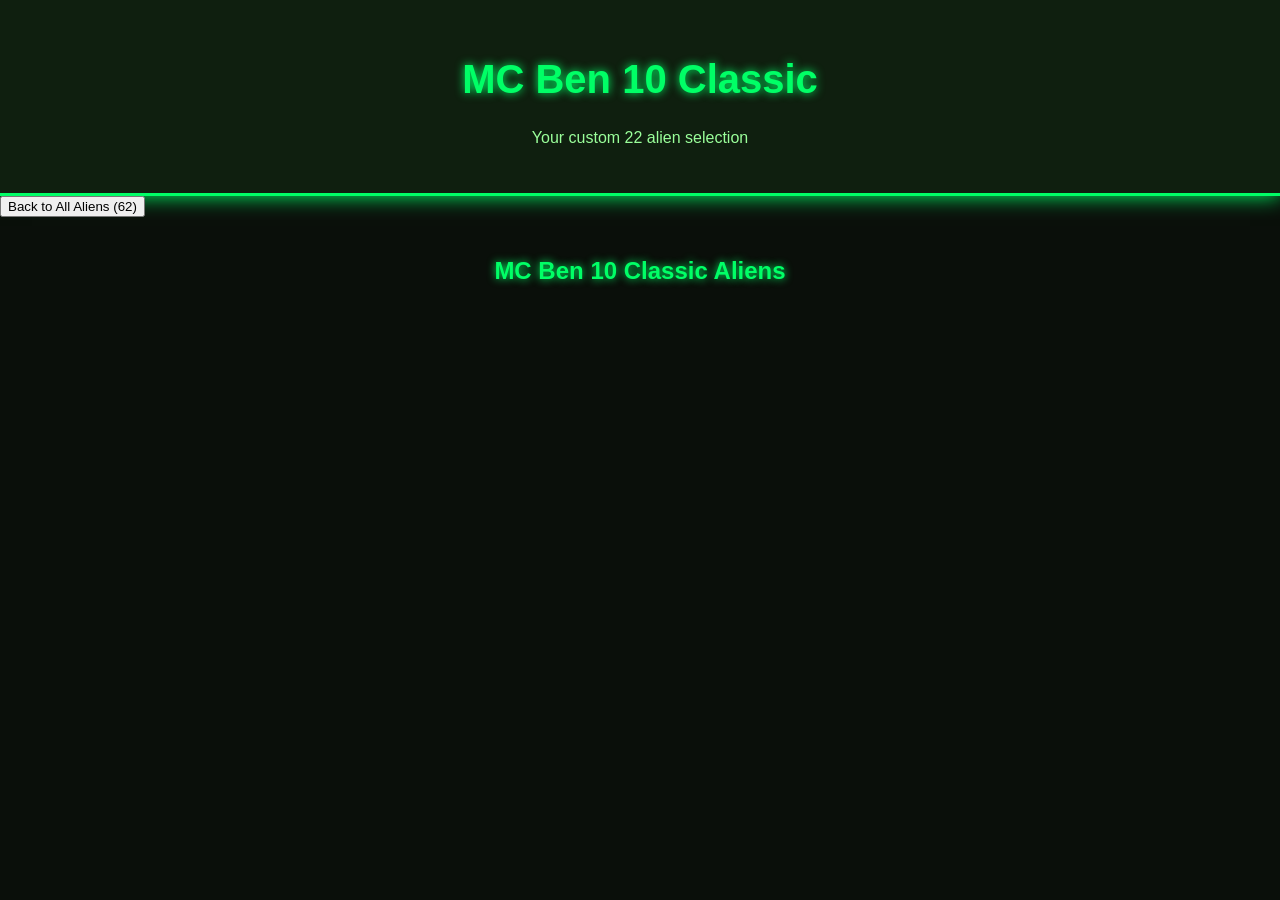
==== mcclassic.html @ 92092349 "Create mcclassic.html for MC Ben 10 Classic page" ====
<!DOCTYPE html>
<html lang="en">
<head>
  <meta charset="UTF-8">
  <meta name="viewport" content="width=device-width, initial-scale=1.0">
  <title>MC Ben 10 Classic</title>
  <link rel="stylesheet" href="style.css">
</head>

<body>

  <header>
    <h1>MC Ben 10 Classic</h1>
    <p>Your custom 22 alien selection</p>
  </header>

  <section id="navSection">
    <button onclick="window.location.href='all.html'" id="allBtn">
      Back to All Aliens (62)
    </button>
  </section>

  <section id="alienSection">
    <h2>MC Ben 10 Classic Aliens</h2>
    <div id="alienList"></div>
  </section>

  <script src="mcclassic.js"></script>
</body>
</html>
---- style.css ----
body {
  background: #0a0f0a;
  color: #d0ffd0;
  font-family: 'Trebuchet MS', sans-serif;
  margin: 0;
  padding: 0;
}

/* Header */
header {
  text-align: center;
  padding: 30px 10px;
  background: #0f1f0f;
  border-bottom: 3px solid #00ff66;
  box-shadow: 0 0 20px #00ff66;
}

header h1 {
  font-size: 2.5rem;
  color: #00ff66;
  text-shadow: 0 0 10px #00ff66;
}

header p {
  color: #9aff9a;
}

/* Category Dropdown */
#categorySection {
  text-align: center;
  padding: 20px;
}

#categorySelect {
  padding: 10px;
  background: #0f1f0f;
  border: 2px solid #00ff66;
  color: #d0ffd0;
  border-radius: 8px;
  box-shadow: 0 0 10px #00ff66;
}

/* Search Section */
#searchSection {
  padding: 20px;
  text-align: center;
}

#searchInput {
  width: 70%;
  max-width: 400px;
  padding: 12px;
  border-radius: 8px;
  border: 2px solid #00ff66;
  background: #0f1f0f;
  color: #d0ffd0;
  font-size: 1rem;
  box-shadow: 0 0 10px #00ff66;
}

#searchBtn {
  padding: 12px 20px;
  margin-left: 10px;
  background: #00ff66;
  color: #0a0f0a;
  border: none;
  border-radius: 8px;
  font-size: 1rem;
  cursor: pointer;
  box-shadow: 0 0 10px #00ff66;
}

#searchBtn:hover {
  box-shadow: 0 0 20px #00ff66;
}

#searchResult {
  margin-top: 20px;
  padding: 15px;
  background: #0f1f0f;
  border: 2px solid #00ff66;
  border-radius: 8px;
  box-shadow: 0 0 10px #00ff66;
}

/* Alien List */
#alienSection {
  padding: 20px;
}

#alienSection h2 {
  text-align: center;
  color: #00ff66;
  text-shadow: 0 0 8px #00ff66;
}

#alienList {
  display: grid;
  grid-template-columns: repeat(auto-fit, minmax(220px, 1fr));
  gap: 15px;
  padding: 20px;
}

.alien-card {
  background: #0f1f0f;
  border: 2px solid #00ff66;
  border-radius: 10px;
  padding: 15px;
  text-align: center;
  transition: 0.2s;
  box-shadow: 0 0 10px #00ff66;
}

.alien-card:hover {
  transform: scale(1.05);
  box-shadow: 0 0 20px #00ff66;
}

.alien-card h3 {
  color: #00ff66;
  margin-bottom: 10px;
  text-shadow: 0 0 10px #00ff66;
}

.alien-meta {
  color: #9aff9a;
}
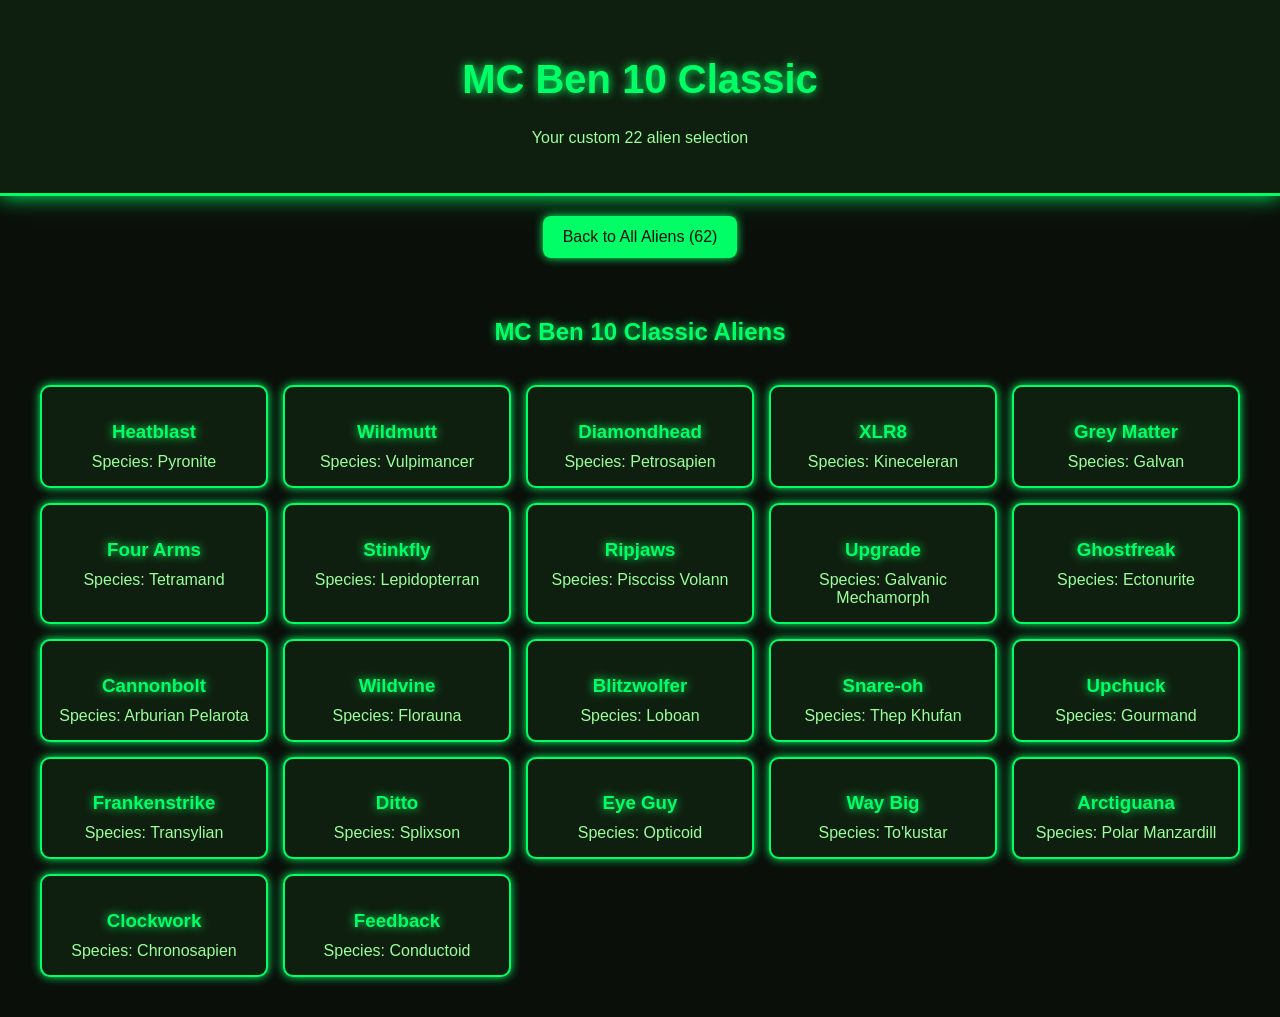
==== commit 31c05555: "Fix button link to redirect to index.html" ====
--- a/mcclassic.html
+++ b/mcclassic.html
@@ -15,7 +15,7 @@
   </header>
 
   <section id="navSection">
-    <button onclick="window.location.href='all.html'" id="allBtn">
+    <button onclick="window.location.href='index.html'" id="allBtn">
       Back to All Aliens (62)
     </button>
   </section>
--- a/style.css
+++ b/style.css
@@ -25,19 +25,25 @@
   color: #9aff9a;
 }
 
-/* Category Dropdown */
-#categorySection {
+/* Navigation Buttons */
+#navSection {
   text-align: center;
   padding: 20px;
 }
 
-#categorySelect {
-  padding: 10px;
-  background: #0f1f0f;
-  border: 2px solid #00ff66;
-  color: #d0ffd0;
+#navSection button {
+  padding: 12px 20px;
+  background: #00ff66;
+  color: #0a0f0a;
+  border: none;
   border-radius: 8px;
+  font-size: 1rem;
+  cursor: pointer;
   box-shadow: 0 0 10px #00ff66;
+}
+
+#navSection button:hover {
+  box-shadow: 0 0 20px #00ff66;
 }
 
 /* Search Section */
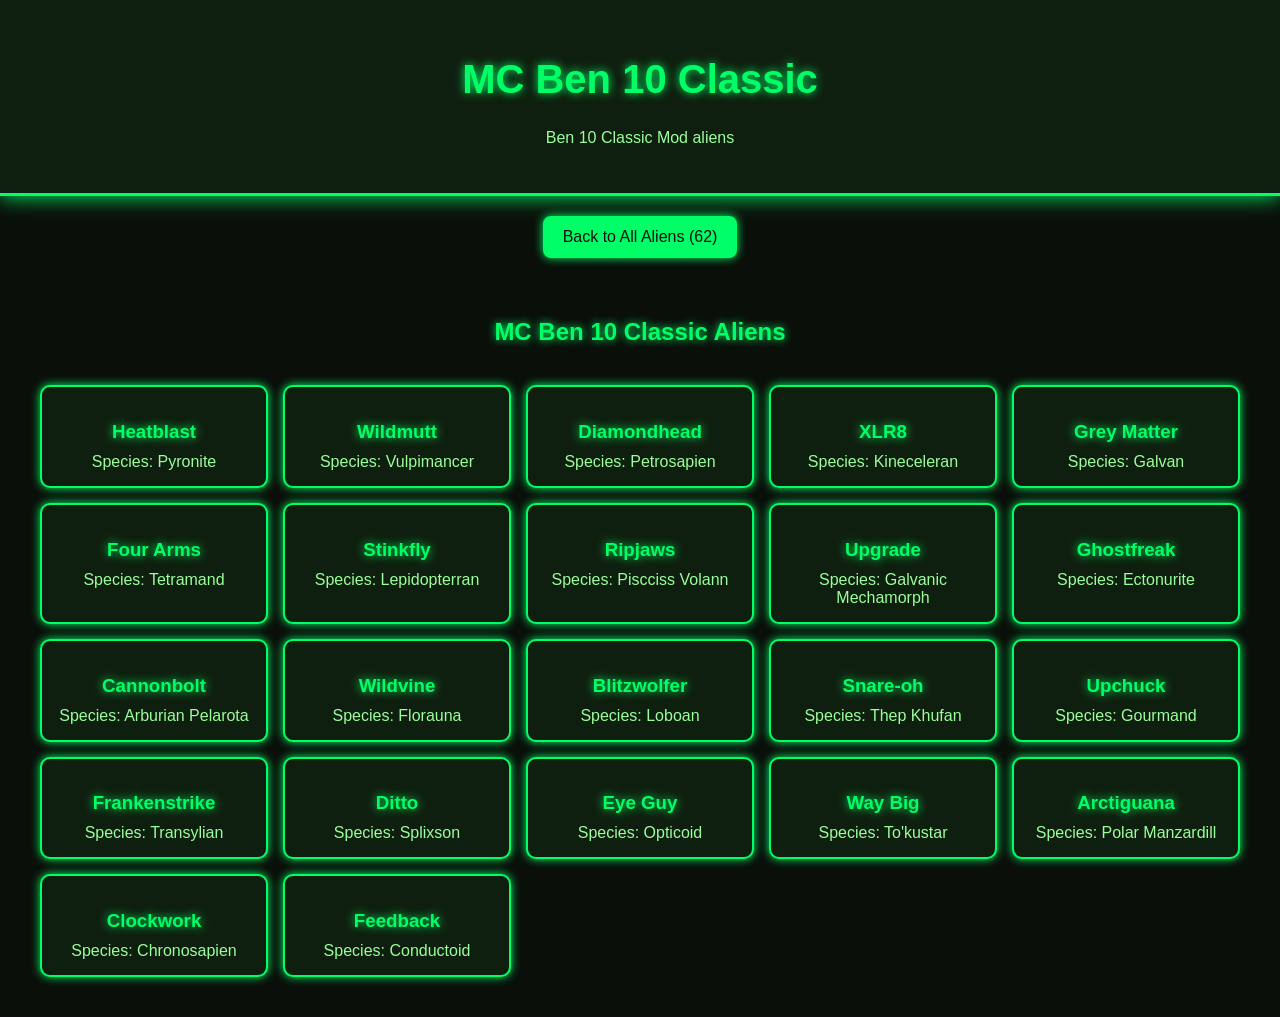
==== commit 958a2aa2: "Update header description in mcclassic.html" ====
--- a/mcclassic.html
+++ b/mcclassic.html
@@ -11,7 +11,7 @@
 
   <header>
     <h1>MC Ben 10 Classic</h1>
-    <p>Your custom 22 alien selection</p>
+    <p>Ben 10 Classic Mod aliens</p>
   </header>
 
   <section id="navSection">
